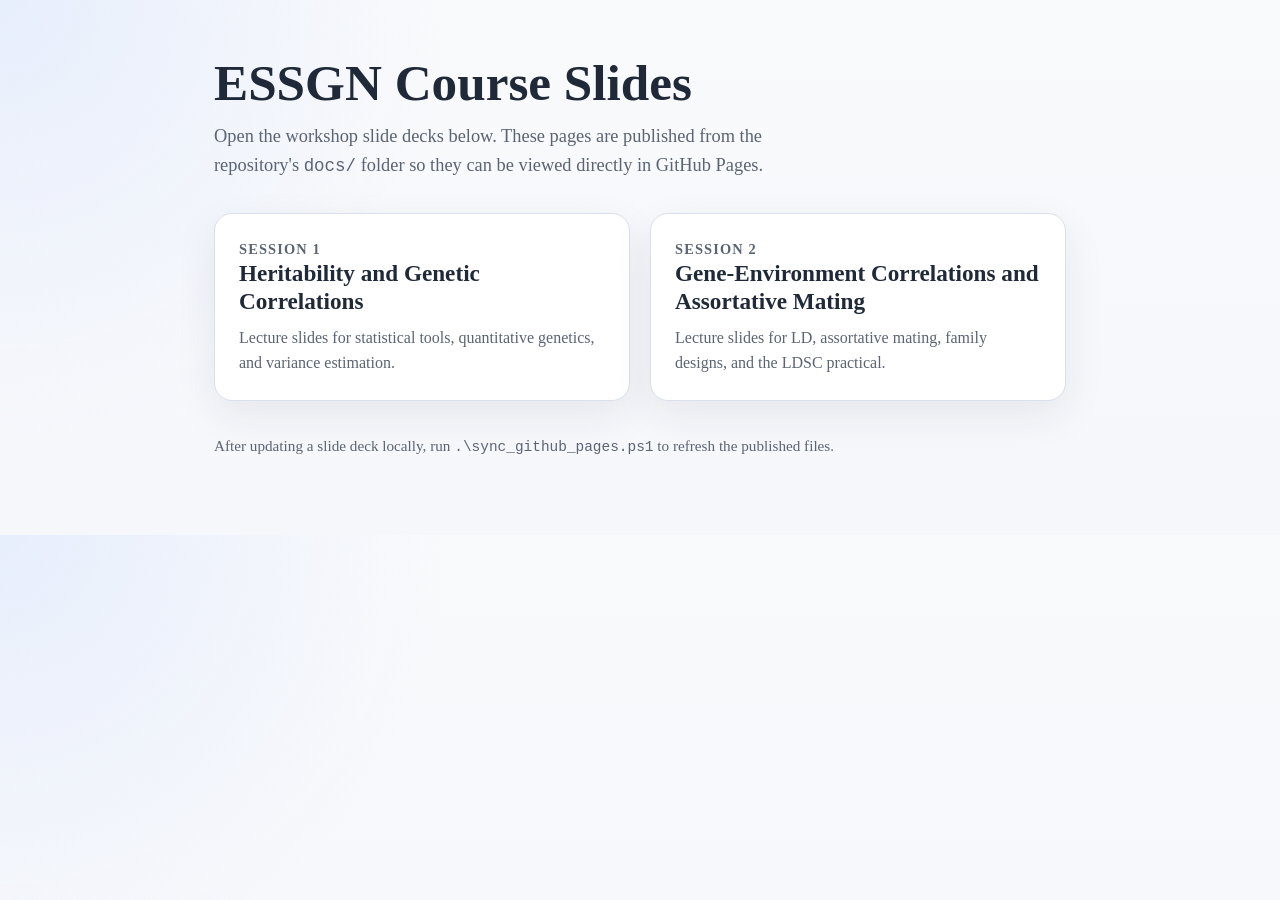
==== docs/index.html @ 977c1335 "more progress" ====
<!DOCTYPE html>
<html lang="en">
<head>
  <meta charset="utf-8">
  <meta name="viewport" content="width=device-width, initial-scale=1">
  <title>ESSGN Course Slides</title>
  <style>
    :root {
      color-scheme: light;
      --bg: #f6f7fb;
      --panel: #ffffff;
      --text: #1f2937;
      --muted: #5b6473;
      --accent: #1d4ed8;
      --border: #d9dfeb;
    }

    * {
      box-sizing: border-box;
    }

    body {
      margin: 0;
      font-family: Georgia, "Times New Roman", serif;
      background:
        radial-gradient(circle at top left, #e7eefc 0, transparent 32%),
        linear-gradient(180deg, #f9fafc 0%, var(--bg) 100%);
      color: var(--text);
    }

    main {
      max-width: 900px;
      margin: 0 auto;
      padding: 56px 24px 80px;
    }

    h1 {
      margin: 0 0 12px;
      font-size: clamp(2.2rem, 4vw, 3.6rem);
      line-height: 1.05;
    }

    p.lead {
      max-width: 60ch;
      margin: 0 0 32px;
      font-size: 1.15rem;
      line-height: 1.6;
      color: var(--muted);
    }

    .grid {
      display: grid;
      gap: 20px;
      grid-template-columns: repeat(auto-fit, minmax(260px, 1fr));
    }

    .card {
      display: block;
      padding: 24px;
      border: 1px solid var(--border);
      border-radius: 18px;
      background: var(--panel);
      text-decoration: none;
      color: inherit;
      box-shadow: 0 14px 40px rgba(31, 41, 55, 0.08);
      transition: transform 140ms ease, box-shadow 140ms ease, border-color 140ms ease;
    }

    .card:hover,
    .card:focus-visible {
      transform: translateY(-3px);
      border-color: #b9c8ee;
      box-shadow: 0 18px 50px rgba(29, 78, 216, 0.12);
      outline: none;
    }

    .eyebrow {
      margin: 0 0 8px;
      color: var(--accent);
      font-size: 0.9rem;
      font-weight: 700;
      letter-spacing: 0.08em;
      text-transform: uppercase;
    }

    h2 {
      margin: 0 0 10px;
      font-size: 1.45rem;
      line-height: 1.2;
    }

    .card p {
      margin: 0;
      color: var(--muted);
      line-height: 1.55;
    }

    footer {
      margin-top: 36px;
      color: var(--muted);
      font-size: 0.95rem;
    }

    code {
      font-family: Consolas, "Courier New", monospace;
      font-size: 0.95em;
    }
  </style>
</head>
<body>
  <main>
    <h1>ESSGN Course Slides</h1>
    <p class="lead">
      Open the workshop slide decks below. These pages are published from the repository's
      <code>docs/</code> folder so they can be viewed directly in GitHub Pages.
    </p>

    <section class="grid" aria-label="Workshop sessions">
      <a class="card" href="session_1.html">
        <p class="eyebrow">Session 1</p>
        <h2>Heritability and Genetic Correlations</h2>
        <p>Lecture slides for statistical tools, quantitative genetics, and variance estimation.</p>
      </a>

      <a class="card" href="session_2.html">
        <p class="eyebrow">Session 2</p>
        <h2>Gene-Environment Correlations and Assortative Mating</h2>
        <p>Lecture slides for LD, assortative mating, family designs, and the LDSC practical.</p>
      </a>
    </section>

    <footer>
      After updating a slide deck locally, run <code>.\sync_github_pages.ps1</code> to refresh the published files.
    </footer>
  </main>
</body>
</html>
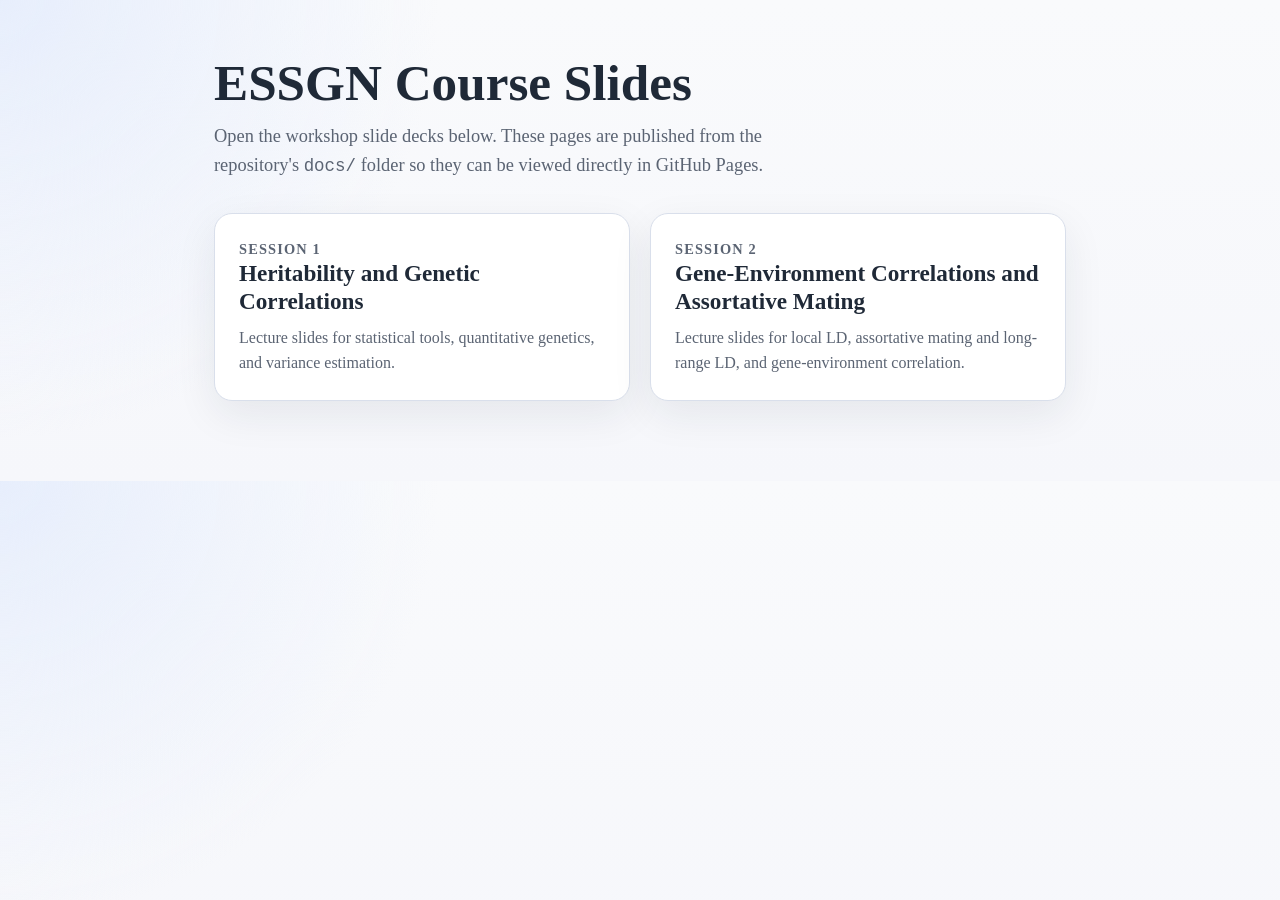
==== commit fcc6f85d: "Change landing page" ====
--- a/docs/index.html
+++ b/docs/index.html
@@ -125,13 +125,10 @@
       <a class="card" href="session_2.html">
         <p class="eyebrow">Session 2</p>
         <h2>Gene-Environment Correlations and Assortative Mating</h2>
-        <p>Lecture slides for LD, assortative mating, family designs, and the LDSC practical.</p>
+        <p>Lecture slides for local LD, assortative mating and long-range LD, and gene-environment correlation.</p>
       </a>
     </section>
 
-    <footer>
-      After updating a slide deck locally, run <code>.\sync_github_pages.ps1</code> to refresh the published files.
-    </footer>
   </main>
 </body>
 </html>
